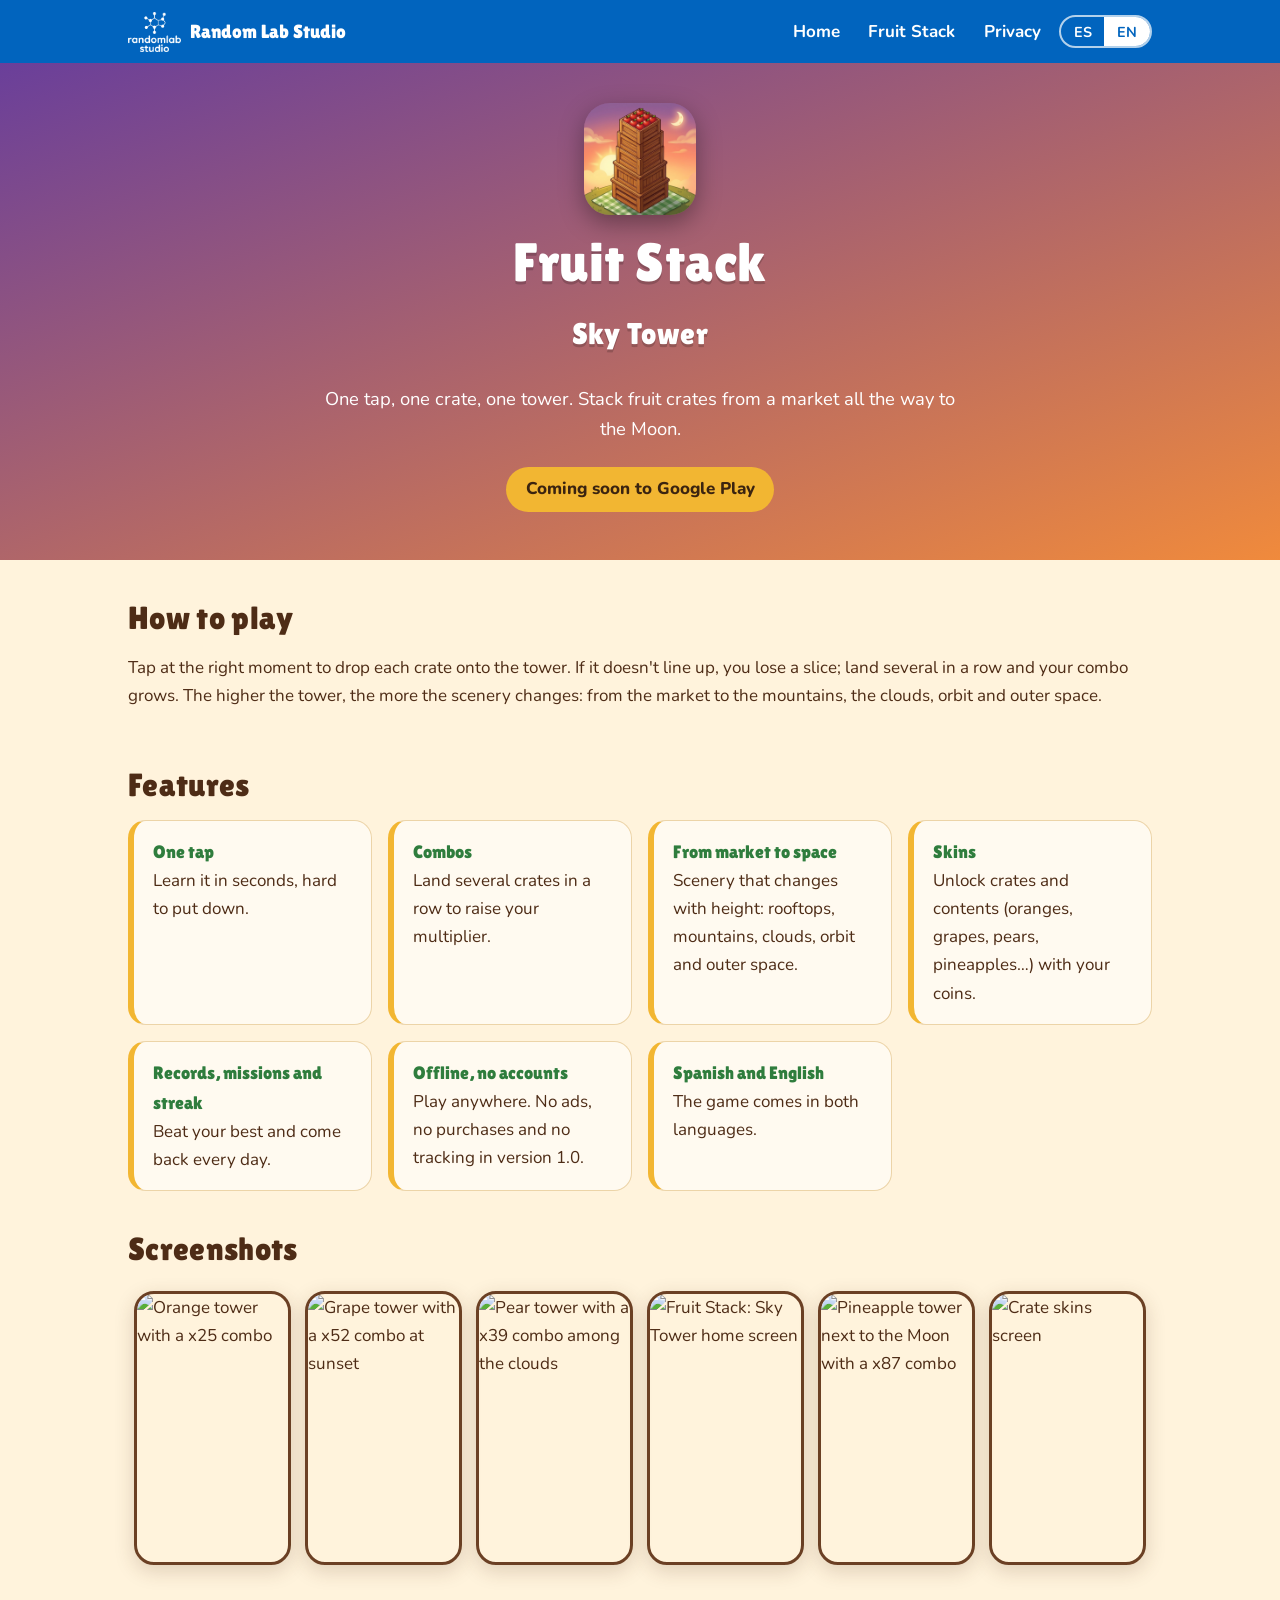
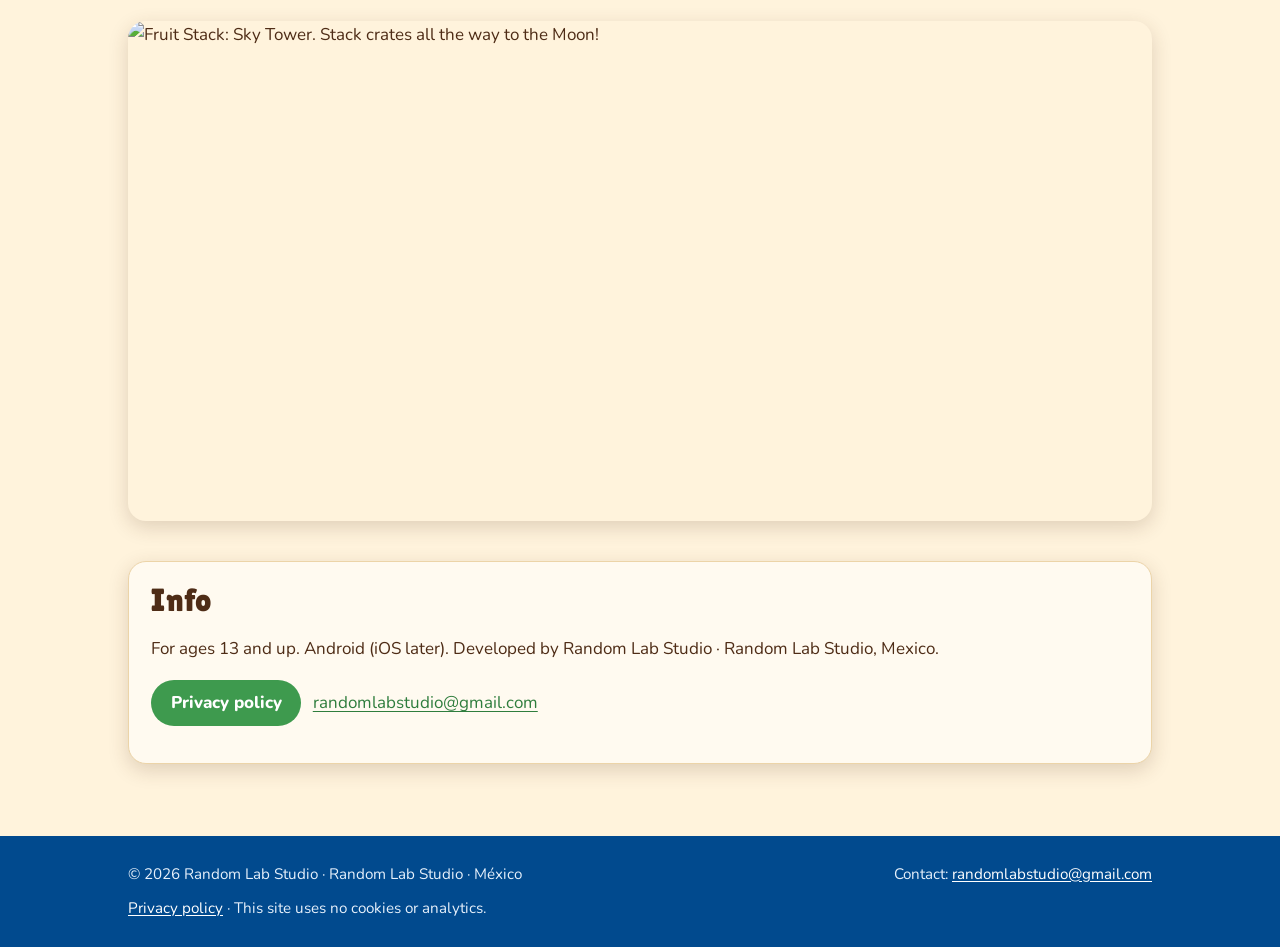
==== fruit-stack/index.html @ 456759f4 "Sitio de Random Lab Studio: inicio, Fruit Stack y política de privacidad (ES/EN) Co-Authored-By: Cla" ====
<!DOCTYPE html>
<html lang="es" data-lang="es">
<head>
<meta charset="utf-8">
<meta name="viewport" content="width=device-width, initial-scale=1">
<title data-es="Fruit Stack: Sky Tower · Random Lab Studio" data-en="Fruit Stack: Sky Tower · Random Lab Studio">Fruit Stack: Sky Tower · Random Lab Studio</title>
<meta name="description" content="Juego casual de un toque: apila cajas de fruta desde un mercado hasta el espacio. Sin anuncios, sin cuentas y funciona sin conexión." data-es="Juego casual de un toque: apila cajas de fruta desde un mercado hasta el espacio. Sin anuncios, sin cuentas y funciona sin conexión." data-en="One-tap casual game: stack fruit crates from a market all the way to space. No ads, no accounts, works offline.">
<meta name="theme-color" content="#0164BE">
<meta name="color-scheme" content="light dark">
<link rel="canonical" href="https://randomlabstudio.github.io/fruit-stack/">
<link rel="icon" href="../favicon.ico" sizes="any">
<link rel="icon" type="image/png" href="../favicon.png">
<link rel="apple-touch-icon" href="../apple-touch-icon.png">
<link rel="preload" href="../assets/fonts/lilita-one-latin-400.woff2" as="font" type="font/woff2" crossorigin>
<link rel="preload" href="../assets/fonts/nunito-latin-var.woff2" as="font" type="font/woff2" crossorigin>
<link rel="stylesheet" href="../assets/css/site.css">
<script src="../assets/js/site.js"></script>
<meta property="og:type" content="website">
<meta property="og:site_name" content="Random Lab Studio">
<meta property="og:title" content="Fruit Stack: Sky Tower · Random Lab Studio">
<meta property="og:description" content="Juego casual de un toque: apila cajas de fruta desde un mercado hasta el espacio. Sin anuncios, sin cuentas y funciona sin conexión.">
<meta property="og:url" content="https://randomlabstudio.github.io/fruit-stack/">
<meta property="og:image" content="https://randomlabstudio.github.io/assets/img/fruit-stack/og-es.png">
<meta property="og:locale" content="es_MX">
<meta property="og:locale:alternate" content="en_US">
<meta name="twitter:card" content="summary_large_image">
</head>
<body class="theme-fruit">
<a class="skip" href="#main"><span data-l="es">Saltar al contenido</span><span data-l="en">Skip to content</span></a>
<header class="site-head"><div class="wrap">
  <a class="brand" href="../"><img src="../assets/img/studio-logo.png" width="600" height="454" alt="" style="height:40px;width:auto"><span>Random Lab Studio</span></a>
  <nav class="nav" aria-label="Principal">
    <a href="../"><span data-l="es">Inicio</span><span data-l="en">Home</span></a>
    <a href="../fruit-stack/">Fruit Stack</a>
    <a href="../fruit-stack/privacidad/"><span data-l="es">Privacidad</span><span data-l="en">Privacy</span></a>
    <span class="lang" role="group" aria-label="Idioma / Language"><button type="button" data-set-lang="es" aria-pressed="true" lang="es">ES</button><button type="button" data-set-lang="en" aria-pressed="false" lang="en">EN</button></span>
  </nav>
</div></header>
<main id="main">

<section class="hero"><div class="wrap">
  <img class="icon" src="../assets/img/fruit-stack/icon-512.png" width="512" height="512" alt="Icono de Fruit Stack: Sky Tower" style="width:112px;height:112px">
  <h1>Fruit Stack<br><small style="font-size:.55em">Sky Tower</small></h1>
  <p data-l="es">Un toque, una caja, una torre. Apila cajas de fruta desde un mercado hasta la Luna.</p>
  <p data-l="en">One tap, one crate, one tower. Stack fruit crates from a market all the way to the Moon.</p>
  <span class="pill soon"><span data-l="es">Próximamente en Google Play</span><span data-l="en">Coming soon to Google Play</span></span>
</div></section>

<section class="block"><div class="wrap">
  <h2><span data-l="es">Cómo se juega</span><span data-l="en">How to play</span></h2>
  <p data-l="es">Toca en el momento justo para soltar cada caja sobre la torre. Si no encaja bien, pierdes un trozo; si aciertas varias seguidas, subes tu combo. Cuanto más alta la torre, más cambia el paisaje: del mercado a las montañas, las nubes, la órbita y el espacio.</p>
  <p data-l="en">Tap at the right moment to drop each crate onto the tower. If it doesn't line up, you lose a slice; land several in a row and your combo grows. The higher the tower, the more the scenery changes: from the market to the mountains, the clouds, orbit and outer space.</p>
</div></section>

<section class="block" style="padding-top:0"><div class="wrap">
  <h2><span data-l="es">Características</span><span data-l="en">Features</span></h2>
  <ul class="features">
    <li data-l="es"><strong>Un solo toque</strong>Se aprende en segundos y cuesta soltarlo.</li>
    <li data-l="en"><strong>One tap</strong>Learn it in seconds, hard to put down.</li>
    <li data-l="es"><strong>Combos</strong>Acierta varias cajas seguidas para subir tu multiplicador.</li>
    <li data-l="en"><strong>Combos</strong>Land several crates in a row to raise your multiplier.</li>
    <li data-l="es"><strong>Del mercado al espacio</strong>Escenarios que cambian con la altura: tejados, montañas, nubes, órbita y espacio.</li>
    <li data-l="en"><strong>From market to space</strong>Scenery that changes with height: rooftops, mountains, clouds, orbit and outer space.</li>
    <li data-l="es"><strong>Skins</strong>Desbloquea cajas y contenidos (naranjas, uvas, peras, piñas…) con tus monedas.</li>
    <li data-l="en"><strong>Skins</strong>Unlock crates and contents (oranges, grapes, pears, pineapples…) with your coins.</li>
    <li data-l="es"><strong>Récords, misiones y racha</strong>Mejora tu marca y vuelve cada día.</li>
    <li data-l="en"><strong>Records, missions and streak</strong>Beat your best and come back every day.</li>
    <li data-l="es"><strong>Sin conexión, sin cuentas</strong>Juega donde quieras. Sin anuncios, sin compras y sin rastreo en la versión 1.0.</li>
    <li data-l="en"><strong>Offline, no accounts</strong>Play anywhere. No ads, no purchases and no tracking in version 1.0.</li>
    <li data-l="es"><strong>Español e inglés</strong>El juego está en ambos idiomas.</li>
    <li data-l="en"><strong>Spanish and English</strong>The game comes in both languages.</li>
  </ul>
</div></section>

<section class="block" style="padding-top:0"><div class="wrap">
  <h2><span data-l="es">Capturas</span><span data-l="en">Screenshots</span></h2>
  <div class="shots" data-l="es">
    <figure><img src="../assets/img/fruit-stack/shot-es-1.webp" width="540" height="960" loading="lazy" decoding="async" alt="Torre de naranjas con combo x25"></figure>
    <figure><img src="../assets/img/fruit-stack/shot-es-2.webp" width="540" height="960" loading="lazy" decoding="async" alt="Torre de uvas con combo x52 al atardecer"></figure>
    <figure><img src="../assets/img/fruit-stack/shot-es-3.webp" width="540" height="960" loading="lazy" decoding="async" alt="Torre de peras con combo x39 entre nubes"></figure>
    <figure><img src="../assets/img/fruit-stack/shot-es-4.webp" width="540" height="960" loading="lazy" decoding="async" alt="Pantalla de inicio de Fruit Stack: Sky Tower"></figure>
    <figure><img src="../assets/img/fruit-stack/shot-es-5.webp" width="540" height="960" loading="lazy" decoding="async" alt="Torre de piñas junto a la Luna con combo x87"></figure>
    <figure><img src="../assets/img/fruit-stack/shot-es-6.webp" width="540" height="960" loading="lazy" decoding="async" alt="Pantalla de skins de cajas"></figure>
  </div>
  <div class="shots" data-l="en">
    <figure><img src="../assets/img/fruit-stack/shot-en-1.webp" width="540" height="960" loading="lazy" decoding="async" alt="Orange tower with a x25 combo"></figure>
    <figure><img src="../assets/img/fruit-stack/shot-en-2.webp" width="540" height="960" loading="lazy" decoding="async" alt="Grape tower with a x52 combo at sunset"></figure>
    <figure><img src="../assets/img/fruit-stack/shot-en-3.webp" width="540" height="960" loading="lazy" decoding="async" alt="Pear tower with a x39 combo among the clouds"></figure>
    <figure><img src="../assets/img/fruit-stack/shot-en-4.webp" width="540" height="960" loading="lazy" decoding="async" alt="Fruit Stack: Sky Tower home screen"></figure>
    <figure><img src="../assets/img/fruit-stack/shot-en-5.webp" width="540" height="960" loading="lazy" decoding="async" alt="Pineapple tower next to the Moon with a x87 combo"></figure>
    <figure><img src="../assets/img/fruit-stack/shot-en-6.webp" width="540" height="960" loading="lazy" decoding="async" alt="Crate skins screen"></figure>
  </div>
</div></section>

<section class="block" style="padding-top:0"><div class="wrap banner">
  <img data-l="es" src="../assets/img/fruit-stack/banner-es.webp" width="1024" height="500" loading="lazy" decoding="async" alt="Fruit Stack: Sky Tower. ¡Apila cajas hasta la Luna!">
  <img data-l="en" src="../assets/img/fruit-stack/banner-en.webp" width="1024" height="500" loading="lazy" decoding="async" alt="Fruit Stack: Sky Tower. Stack crates all the way to the Moon!">
</div></section>

<section class="block" style="padding-top:0"><div class="wrap">
  <div class="card">
    <h2><span data-l="es">Información</span><span data-l="en">Info</span></h2>
    <p data-l="es">Para mayores de 13 años. Android (iOS más adelante). Desarrollado por Random Lab Studio · Random Lab Studio, México.</p>
    <p data-l="en">For ages 13 and up. Android (iOS later). Developed by Random Lab Studio · Random Lab Studio, Mexico.</p>
    <p><a class="pill green" href="privacidad/"><span data-l="es">Política de privacidad</span><span data-l="en">Privacy policy</span></a>
    &nbsp; <a href="mailto:randomlabstudio@gmail.com">randomlabstudio@gmail.com</a></p>
  </div>
</div></section>
</main>
<footer class="site-foot"><div class="wrap">
  <span>&copy; 2026 Random Lab Studio · Random Lab Studio · México</span>
  <span><span data-l="es">Contacto:</span><span data-l="en">Contact:</span> <a href="mailto:randomlabstudio@gmail.com">randomlabstudio@gmail.com</a></span>
  <span><a href="../fruit-stack/privacidad/"><span data-l="es">Política de privacidad</span><span data-l="en">Privacy policy</span></a> · <span data-l="es">Este sitio no usa cookies ni analítica.</span><span data-l="en">This site uses no cookies or analytics.</span></span>
</div></footer>
</body>
</html>
---- assets/css/site.css ----
/* Random Lab Studio — estilos compartidos. Rutas relativas a este archivo. */
@font-face{font-family:"Lilita One";font-style:normal;font-weight:400;font-display:swap;src:url(../fonts/lilita-one-latin-400.woff2) format("woff2");unicode-range:U+0000-00FF,U+0131,U+0152-0153,U+02BB-02BC,U+02C6,U+02DA,U+02DC,U+2000-206F,U+20AC,U+2122,U+2191,U+2193,U+2212,U+2215,U+FEFF,U+FFFD}
@font-face{font-family:"Lilita One";font-style:normal;font-weight:400;font-display:swap;src:url(../fonts/lilita-one-latin-ext-400.woff2) format("woff2");unicode-range:U+0100-02AF,U+0304,U+0308,U+0329,U+1E00-1E9F,U+1EF2-1EFF,U+2020,U+20A0-20AB,U+20AD-20CF,U+2113,U+2C60-2C7F,U+A720-A7FF}
@font-face{font-family:Nunito;font-style:normal;font-weight:200 1000;font-display:swap;src:url(../fonts/nunito-latin-var.woff2) format("woff2");unicode-range:U+0000-00FF,U+0131,U+0152-0153,U+02BB-02BC,U+02C6,U+02DA,U+02DC,U+2000-206F,U+20AC,U+2122,U+2191,U+2193,U+2212,U+2215,U+FEFF,U+FFFD}
@font-face{font-family:Nunito;font-style:normal;font-weight:200 1000;font-display:swap;src:url(../fonts/nunito-latin-ext-var.woff2) format("woff2");unicode-range:U+0100-02AF,U+0304,U+0308,U+0329,U+1E00-1E9F,U+1EF2-1EFF,U+2020,U+20A0-20AB,U+20AD-20CF,U+2113,U+2C60-2C7F,U+A720-A7FF}

:root{
  --blue:#0164BE; --blue-d:#014a8e;
  --bg:#f4f8fd; --surface:#fff; --fg:#10253f; --muted:#4a6280; --line:#d6e2f0;
  --accent:#0164BE; --on-accent:#fff; --hero-a:#0164BE; --hero-b:#0a86e8;
  --radius:18px; --shadow:0 6px 20px rgba(1,50,100,.12);
  --head:"Lilita One","Trebuchet MS",system-ui,sans-serif;
  --body:Nunito,system-ui,-apple-system,"Segoe UI",Roboto,sans-serif;
}
.theme-fruit{
  --bg:#fff3dc; --surface:#fffaf0; --fg:#4e2c16; --muted:#7a5538; --line:#ecd4a8;
  --accent:#2f7d3d; --on-accent:#fff; --wood:#6b4024; --gold:#f2b632; --green:#3e9a4e;
  --hero-a:#6a3f9a; --hero-b:#f08a3c; --shadow:0 6px 20px rgba(78,44,22,.18);
}
@media (prefers-color-scheme:dark){
  :root{--bg:#07182b;--surface:#0d2540;--fg:#e8f1fb;--muted:#9db6d3;--line:#1b3c60;--accent:#5fb0ff;--on-accent:#04203a;--shadow:0 6px 20px rgba(0,0,0,.45)}
  .theme-fruit{--bg:#1d1220;--surface:#2a1a26;--fg:#ffeccc;--muted:#d9b998;--line:#4c3038;--accent:#6fcf80;--on-accent:#12260f;--wood:#b57a4b;--gold:#f2b632;--green:#6fcf80;--hero-a:#3d2766;--hero-b:#b55a22}
}
*,*::before,*::after{box-sizing:border-box}
html{-webkit-text-size-adjust:100%;scroll-behavior:smooth}
body{margin:0;background:var(--bg);color:var(--fg);font:400 1.0625rem/1.65 var(--body);min-height:100vh;display:flex;flex-direction:column}
main{flex:1}
img{max-width:100%;height:auto;display:block}
a{color:var(--accent);text-underline-offset:.15em}
a:hover{text-decoration-thickness:2px}
:focus-visible{outline:3px solid var(--gold,#f2b632);outline-offset:3px;border-radius:6px}
h1,h2,h3{font-family:var(--head);font-weight:400;line-height:1.15;letter-spacing:.01em;margin:0 0 .5em}
h1{font-size:clamp(2.1rem,7vw,3.4rem)} h2{font-size:clamp(1.5rem,4.5vw,2rem)} h3{font-size:1.25rem}
.wrap{width:min(100% - 2rem,64rem);margin-inline:auto}
.skip{position:absolute;left:-999px;top:0;background:#fff;color:#000;padding:.6rem 1rem;z-index:99;border-radius:0 0 8px 0}
.skip:focus{left:0}

/* Idioma: se muestra solo el bloque del idioma activo (por defecto, español) */
html[data-lang="en"] [data-l="es"],html:not([data-lang="en"]) [data-l="en"]{display:none!important}

/* Cabecera */
.site-head{background:var(--blue);color:#fff}
.site-head .wrap{display:flex;align-items:center;justify-content:space-between;gap:1rem;padding-block:.7rem;flex-wrap:wrap}
.brand{display:flex;align-items:center;gap:.6rem;color:#fff;text-decoration:none;font-family:var(--head);font-size:1.2rem}
.brand img{width:auto;height:40px}
.nav{display:flex;align-items:center;gap:.4rem;flex-wrap:wrap}
.nav a{color:#fff;text-decoration:none;padding:.4rem .7rem;border-radius:999px;font-weight:700}
.nav a:hover,.nav a[aria-current]{background:rgba(255,255,255,.18)}
.lang{display:inline-flex;border:2px solid rgba(255,255,255,.7);border-radius:999px;overflow:hidden}
.lang button,.lang-tabs button{font:700 .9rem var(--body);cursor:pointer;border:0;background:transparent;color:#fff;padding:.3rem .8rem}
.lang button[aria-pressed="true"]{background:#fff;color:var(--blue)}

/* Héroe */
.hero{background:linear-gradient(160deg,var(--hero-a),var(--hero-b));color:#fff;padding:2.5rem 0 3rem;text-align:center}
.hero p{max-width:40rem;margin:0 auto 1.4rem;font-size:1.15rem}
.hero .icon{width:112px;height:112px;margin:0 auto 1rem;border-radius:26px;box-shadow:0 8px 24px rgba(0,0,0,.35)}
.hero h1{text-shadow:0 3px 0 rgba(0,0,0,.18)}
.hero-studio img{margin:0 auto 1rem;width:min(70%,260px);height:auto}

.pill{display:inline-block;font-weight:800;border-radius:999px;padding:.55rem 1.2rem;text-decoration:none}
.pill.soon{background:var(--gold,#f2b632);color:#3b2410;cursor:default}
.pill.cta{background:#fff;color:var(--blue)}
.pill.green{background:var(--green);color:#fff}

section.block{padding:2.5rem 0}
.card{background:var(--surface);border:1px solid var(--line);border-radius:var(--radius);box-shadow:var(--shadow);padding:1.25rem 1.4rem}
.grid{display:grid;gap:1rem;grid-template-columns:repeat(auto-fit,minmax(15rem,1fr))}
.game-card{display:grid;grid-template-columns:96px 1fr;gap:1rem;align-items:center;color:inherit;text-decoration:none;transition:transform .15s}
.game-card:hover{transform:translateY(-3px)}
.game-card img{border-radius:22px;width:96px;height:96px}
.game-card h3{margin:0 0 .2rem;color:var(--fg)}
.game-card p{margin:0;color:var(--muted)}
.badge{display:inline-block;margin-top:.4rem;font-size:.85rem;font-weight:800;background:var(--gold,#f2b632);color:#3b2410;border-radius:999px;padding:.15rem .7rem}
.features{list-style:none;margin:0;padding:0;display:grid;gap:1rem;grid-template-columns:repeat(auto-fit,minmax(15rem,1fr))}
.features li{background:var(--surface);border:1px solid var(--line);border-left:6px solid var(--gold,var(--accent));border-radius:var(--radius);padding:1rem 1.2rem}
.features strong{display:block;font-family:var(--head);font-weight:400;font-size:1.15rem;color:var(--accent)}

/* Galería */
.shots{display:flex;gap:.9rem;overflow-x:auto;scroll-snap-type:x mandatory;padding:.4rem .2rem 1rem;-webkit-overflow-scrolling:touch}
.shots figure{margin:0;flex:0 0 min(62%,15rem);scroll-snap-align:center}
.shots img{border-radius:20px;border:3px solid var(--wood,var(--line));box-shadow:var(--shadow);width:100%;height:auto}
.banner img{border-radius:var(--radius);box-shadow:var(--shadow);margin-inline:auto}

/* Política */
.doc{padding:2rem 0 3rem}
.doc .card{margin-bottom:1rem}
.doc h2{font-size:1.4rem;margin-top:.2rem}
.meta{color:var(--muted);font-size:.98rem}
.meta p{margin:.15rem 0}
.lang-tabs{display:flex;gap:.5rem;margin:1.2rem 0}
.lang-tabs button{color:var(--accent);border:2px solid var(--accent);border-radius:999px;padding:.45rem 1.2rem;font-size:1rem}
.lang-tabs button[aria-pressed="true"]{background:var(--accent);color:var(--on-accent)}
.table-wrap{overflow-x:auto;margin:1rem 0}
table{border-collapse:collapse;width:100%;min-width:32rem;background:var(--surface)}
th,td{border:1px solid var(--line);padding:.6rem .8rem;text-align:left;vertical-align:top}
th{background:var(--accent);color:var(--on-accent)}
.crumbs{font-size:.95rem;margin:1rem 0 0}

/* Pie */
.site-foot{background:var(--blue-d);color:#e6f0fb;padding:1.6rem 0;margin-top:2rem;font-size:.95rem}
.site-foot a{color:#fff}
.site-foot .wrap{display:flex;flex-wrap:wrap;gap:.6rem 2rem;justify-content:space-between}

@media (prefers-reduced-motion:reduce){*{scroll-behavior:auto!important;transition:none!important;animation:none!important}}
@media (min-width:720px){.shots{overflow:visible;flex-wrap:wrap;justify-content:center}.shots figure{flex:0 0 calc(33.333% - .7rem)}}
@media (min-width:960px){.shots figure{flex-basis:calc(16.66% - .8rem)}}
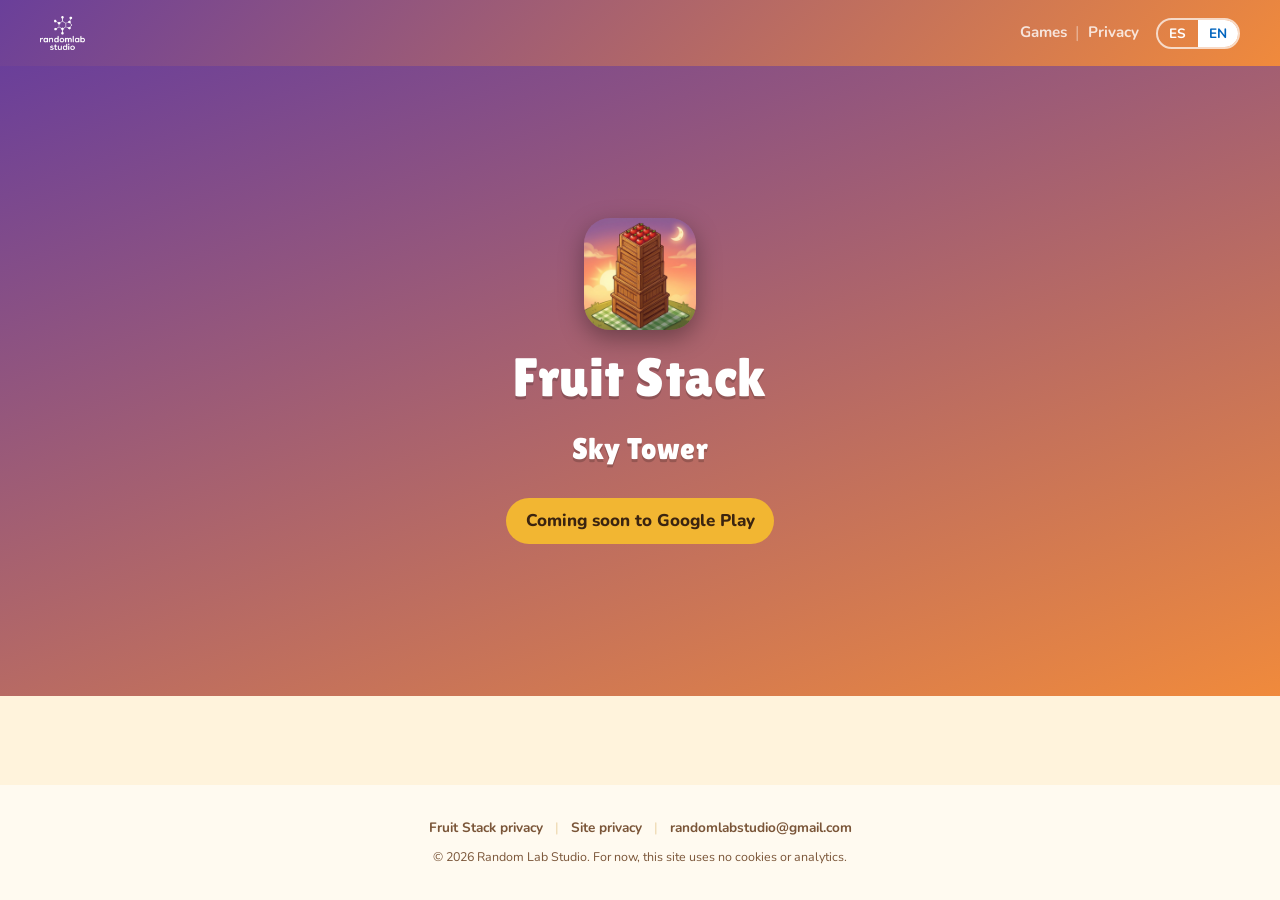
==== commit 2225eafa: "Política del sitio, página del juego en modo próximamente y limpieza de textos Co-Authored-By: Claud" ====
--- a/fruit-stack/index.html
+++ b/fruit-stack/index.html
@@ -4,7 +4,7 @@
 <meta charset="utf-8">
 <meta name="viewport" content="width=device-width, initial-scale=1">
 <title data-es="Fruit Stack: Sky Tower · Random Lab Studio" data-en="Fruit Stack: Sky Tower · Random Lab Studio">Fruit Stack: Sky Tower · Random Lab Studio</title>
-<meta name="description" content="Juego casual de un toque: apila cajas de fruta desde un mercado hasta el espacio. Sin anuncios, sin cuentas y funciona sin conexión." data-es="Juego casual de un toque: apila cajas de fruta desde un mercado hasta el espacio. Sin anuncios, sin cuentas y funciona sin conexión." data-en="One-tap casual game: stack fruit crates from a market all the way to space. No ads, no accounts, works offline.">
+<meta name="description" content="Juego casual de un toque: apila cajas de fruta desde un mercado hasta el espacio. Fácil, rápido y sin conexión." data-es="Juego casual de un toque: apila cajas de fruta desde un mercado hasta el espacio. Fácil, rápido y sin conexión." data-en="One-tap casual game: stack fruit crates from a market all the way to space. Easy, quick and offline.">
 <meta name="theme-color" content="#0164BE">
 <meta name="color-scheme" content="light dark">
 <link rel="canonical" href="https://randomlabstudio.github.io/fruit-stack/">
@@ -18,7 +18,7 @@
 <meta property="og:type" content="website">
 <meta property="og:site_name" content="Random Lab Studio">
 <meta property="og:title" content="Fruit Stack: Sky Tower · Random Lab Studio">
-<meta property="og:description" content="Juego casual de un toque: apila cajas de fruta desde un mercado hasta el espacio. Sin anuncios, sin cuentas y funciona sin conexión.">
+<meta property="og:description" content="Juego casual de un toque: apila cajas de fruta desde un mercado hasta el espacio. Fácil, rápido y sin conexión.">
 <meta property="og:url" content="https://randomlabstudio.github.io/fruit-stack/">
 <meta property="og:image" content="https://randomlabstudio.github.io/assets/img/fruit-stack/og-es.png">
 <meta property="og:locale" content="es_MX">
@@ -27,25 +27,31 @@
 </head>
 <body class="theme-fruit">
 <a class="skip" href="#main"><span data-l="es">Saltar al contenido</span><span data-l="en">Skip to content</span></a>
-<header class="site-head"><div class="wrap">
-  <a class="brand" href="../"><img src="../assets/img/studio-logo.png" width="600" height="454" alt="" style="height:40px;width:auto"><span>Random Lab Studio</span></a>
-  <nav class="nav" aria-label="Principal">
-    <a href="../"><span data-l="es">Inicio</span><span data-l="en">Home</span></a>
-    <a href="../fruit-stack/">Fruit Stack</a>
+<header class="bar"><div class="bar-in">
+  <a class="bar-logo" href="../" aria-label="Random Lab Studio"><img src="../assets/img/studio-logo.png" width="600" height="454" alt="Random Lab Studio"></a>
+  <nav class="bar-links" aria-label="Principal">
+    <a href="../#juegos"><span data-l="es">Juegos</span><span data-l="en">Games</span></a>
+    <span class="sep">|</span>
     <a href="../fruit-stack/privacidad/"><span data-l="es">Privacidad</span><span data-l="en">Privacy</span></a>
     <span class="lang" role="group" aria-label="Idioma / Language"><button type="button" data-set-lang="es" aria-pressed="true" lang="es">ES</button><button type="button" data-set-lang="en" aria-pressed="false" lang="en">EN</button></span>
   </nav>
 </div></header>
+
 <main id="main">
 
-<section class="hero"><div class="wrap">
+<section class="hero hero-solo"><div class="wrap">
   <img class="icon" src="../assets/img/fruit-stack/icon-512.png" width="512" height="512" alt="Icono de Fruit Stack: Sky Tower" style="width:112px;height:112px">
   <h1>Fruit Stack<br><small style="font-size:.55em">Sky Tower</small></h1>
+  <div hidden><!-- Eslogan oculto: quitar "hidden" para mostrarlo -->
   <p data-l="es">Un toque, una caja, una torre. Apila cajas de fruta desde un mercado hasta la Luna.</p>
   <p data-l="en">One tap, one crate, one tower. Stack fruit crates from a market all the way to the Moon.</p>
+  </div>
+  <!-- Cuando exista la ficha de Google Play: cambiar este <span> por <a class="pill soon" href="URL_DE_GOOGLE_PLAY" target="_blank" rel="noopener"> -->
   <span class="pill soon"><span data-l="es">Próximamente en Google Play</span><span data-l="en">Coming soon to Google Play</span></span>
 </div></section>
 
+<!-- CONTENIDO OCULTO (descripción, características, capturas, banner, info): para mostrarlo de nuevo, quitar el atributo "hidden" de este div. -->
+<div hidden id="contenido-oculto">
 <section class="block"><div class="wrap">
   <h2><span data-l="es">Cómo se juega</span><span data-l="en">How to play</span></h2>
   <p data-l="es">Toca en el momento justo para soltar cada caja sobre la torre. Si no encaja bien, pierdes un trozo; si aciertas varias seguidas, subes tu combo. Cuanto más alta la torre, más cambia el paisaje: del mercado a las montañas, las nubes, la órbita y el espacio.</p>
@@ -63,10 +69,10 @@
     <li data-l="en"><strong>From market to space</strong>Scenery that changes with height: rooftops, mountains, clouds, orbit and outer space.</li>
     <li data-l="es"><strong>Skins</strong>Desbloquea cajas y contenidos (naranjas, uvas, peras, piñas…) con tus monedas.</li>
     <li data-l="en"><strong>Skins</strong>Unlock crates and contents (oranges, grapes, pears, pineapples…) with your coins.</li>
-    <li data-l="es"><strong>Récords, misiones y racha</strong>Mejora tu marca y vuelve cada día.</li>
-    <li data-l="en"><strong>Records, missions and streak</strong>Beat your best and come back every day.</li>
-    <li data-l="es"><strong>Sin conexión, sin cuentas</strong>Juega donde quieras. Sin anuncios, sin compras y sin rastreo en la versión 1.0.</li>
-    <li data-l="en"><strong>Offline, no accounts</strong>Play anywhere. No ads, no purchases and no tracking in version 1.0.</li>
+    <li data-l="es"><strong>Récords</strong>Mejora tu marca en cada partida.</li>
+    <li data-l="en"><strong>Records</strong>Beat your best in every run.</li>
+    <li data-l="es"><strong>Sin conexión</strong>Juega donde quieras, sin necesidad de internet.</li>
+    <li data-l="en"><strong>Offline</strong>Play anywhere, no internet needed.</li>
     <li data-l="es"><strong>Español e inglés</strong>El juego está en ambos idiomas.</li>
     <li data-l="en"><strong>Spanish and English</strong>The game comes in both languages.</li>
   </ul>
@@ -100,17 +106,21 @@
 <section class="block" style="padding-top:0"><div class="wrap">
   <div class="card">
     <h2><span data-l="es">Información</span><span data-l="en">Info</span></h2>
-    <p data-l="es">Para mayores de 13 años. Android (iOS más adelante). Desarrollado por Random Lab Studio · Random Lab Studio, México.</p>
-    <p data-l="en">For ages 13 and up. Android (iOS later). Developed by Random Lab Studio · Random Lab Studio, Mexico.</p>
+    <p data-l="es">Para mayores de 13 años. Android (iOS más adelante). Desarrollado por Random Lab Studio, México.</p>
+    <p data-l="en">For ages 13 and up. Android (iOS later). Developed by Random Lab Studio, Mexico.</p>
     <p><a class="pill green" href="privacidad/"><span data-l="es">Política de privacidad</span><span data-l="en">Privacy policy</span></a>
     &nbsp; <a href="mailto:randomlabstudio@gmail.com">randomlabstudio@gmail.com</a></p>
   </div>
 </div></section>
+</div>
 </main>
-<footer class="site-foot"><div class="wrap">
-  <span>&copy; 2026 Random Lab Studio · Random Lab Studio · México</span>
-  <span><span data-l="es">Contacto:</span><span data-l="en">Contact:</span> <a href="mailto:randomlabstudio@gmail.com">randomlabstudio@gmail.com</a></span>
-  <span><a href="../fruit-stack/privacidad/"><span data-l="es">Política de privacidad</span><span data-l="en">Privacy policy</span></a> · <span data-l="es">Este sitio no usa cookies ni analítica.</span><span data-l="en">This site uses no cookies or analytics.</span></span>
-</div></footer>
+<footer class="foot">
+  <a href="../fruit-stack/privacidad/"><span data-l="es">Privacidad de Fruit Stack</span><span data-l="en">Fruit Stack privacy</span></a>
+  <span class="sep">|</span>
+  <a href="../privacidad/"><span data-l="es">Privacidad del sitio</span><span data-l="en">Site privacy</span></a>
+  <span class="sep">|</span>
+  <a href="mailto:randomlabstudio@gmail.com">randomlabstudio@gmail.com</a>
+  <p class="copy">&copy; 2026 Random Lab Studio. <span data-l="es">Por ahora este sitio no usa cookies ni analítica.</span><span data-l="en">For now, this site uses no cookies or analytics.</span></p>
+</footer>
 </body>
 </html>
--- a/assets/css/site.css
+++ b/assets/css/site.css
@@ -38,17 +38,35 @@
 /* Idioma: se muestra solo el bloque del idioma activo (por defecto, español) */
 html[data-lang="en"] [data-l="es"],html:not([data-lang="en"]) [data-l="en"]{display:none!important}
 
-/* Cabecera */
-.site-head{background:var(--blue);color:#fff}
-.site-head .wrap{display:flex;align-items:center;justify-content:space-between;gap:1rem;padding-block:.7rem;flex-wrap:wrap}
-.brand{display:flex;align-items:center;gap:.6rem;color:#fff;text-decoration:none;font-family:var(--head);font-size:1.2rem}
-.brand img{width:auto;height:40px}
-.nav{display:flex;align-items:center;gap:.4rem;flex-wrap:wrap}
-.nav a{color:#fff;text-decoration:none;padding:.4rem .7rem;border-radius:999px;font-weight:700}
-.nav a:hover,.nav a[aria-current]{background:rgba(255,255,255,.18)}
-.lang{display:inline-flex;border:2px solid rgba(255,255,255,.7);border-radius:999px;overflow:hidden}
-.lang button,.lang-tabs button{font:700 .9rem var(--body);cursor:pointer;border:0;background:transparent;color:#fff;padding:.3rem .8rem}
+/* Barra superior (páginas internas) */
+.bar{background:linear-gradient(135deg,var(--hero-a),var(--hero-b))}
+.bar-in{display:flex;align-items:center;justify-content:space-between;gap:1rem;padding:1rem clamp(1rem,4vw,2.5rem);flex-wrap:wrap}
+.bar-logo img{height:34px;width:auto}
+.bar-links{display:flex;align-items:center;gap:.5rem}
+.bar-links a,.hero-links a{color:rgba(255,255,255,.8);font-weight:700;font-size:.95rem;text-decoration:none;transition:color .3s}
+.bar-links a:hover,.hero-links a:hover{color:#fff}
+.sep{color:rgba(255,255,255,.4)}
+.lang{display:inline-flex;border:2px solid rgba(255,255,255,.7);border-radius:999px;overflow:hidden;margin-left:.6rem}
+.lang button,.lang-tabs button{font:700 .85rem var(--body);cursor:pointer;border:0;background:transparent;color:#fff;padding:.25rem .7rem}
 .lang button[aria-pressed="true"]{background:#fff;color:var(--blue)}
+.sr-only{position:absolute;width:1px;height:1px;overflow:hidden;clip:rect(0 0 0 0);white-space:nowrap}
+
+/* Inicio: héroe a pantalla completa + bandas */
+.hero{position:relative;min-height:100vh;display:flex;align-items:center;justify-content:center;background:radial-gradient(ellipse at center,#2f9bf2 0%,var(--blue) 42%,#012a52 100%);padding:0}
+.hero-nav{position:absolute;top:24px;left:clamp(1rem,4vw,2rem);right:clamp(1rem,4vw,2rem);display:flex;justify-content:space-between;align-items:center}
+.hero-mini img{height:30px;width:auto}
+.hero-links{display:flex;align-items:center;gap:.5rem}
+.hero-logo{width:clamp(200px,38vw,420px);height:auto}
+.band{padding:5rem 1.5rem;text-align:center}
+.band-a{background:var(--bg)} .band-b{background:var(--surface)}
+.band h2{font-size:2rem;margin-bottom:1.5rem}
+.band p{max-width:38rem;margin:0 auto 1rem;color:var(--muted);font-size:1.15rem;line-height:1.85}
+.game-list{display:flex;justify-content:center;gap:1.2rem;flex-wrap:wrap}
+.game{display:flex;flex-direction:column;align-items:center;gap:.4rem;max-width:18rem;color:inherit;text-decoration:none;border:2px solid var(--line);border-radius:28px;padding:1.5rem 1.8rem;transition:all .3s}
+.game:hover{border-color:var(--accent);transform:translateY(-3px)}
+.game img{width:96px;height:96px;border-radius:22px}
+.game-name{font-family:var(--head);font-size:1.3rem;color:var(--fg)}
+.game-desc{color:var(--muted)}
 
 /* Héroe */
 .hero{background:linear-gradient(160deg,var(--hero-a),var(--hero-b));color:#fff;padding:2.5rem 0 3rem;text-align:center}
@@ -96,11 +114,32 @@
 th{background:var(--accent);color:var(--on-accent)}
 .crumbs{font-size:.95rem;margin:1rem 0 0}
 
-/* Pie */
-.site-foot{background:var(--blue-d);color:#e6f0fb;padding:1.6rem 0;margin-top:2rem;font-size:.95rem}
-.site-foot a{color:#fff}
-.site-foot .wrap{display:flex;flex-wrap:wrap;gap:.6rem 2rem;justify-content:space-between}
+/* Pie mínimo */
+.foot{background:var(--surface);padding:2rem 1.5rem;text-align:center;font-size:.85rem;margin-top:auto}
+.foot a{color:var(--muted);font-weight:700;text-decoration:none}
+.foot a:hover{color:var(--accent)}
+.foot .sep{color:var(--line);margin:0 .5rem}
+.foot .copy{margin:.5rem 0 0;color:var(--muted);font-size:.78rem}
+
+/* Política: columna estrecha, sin tarjetas */
+.doc{max-width:760px;margin:0 auto;padding:2.5rem 1.5rem 5rem}
+.doc h1{font-size:clamp(1.8rem,5vw,2.2rem);margin:0 0 .4rem}
+.doc .meta{background:none;border:0;box-shadow:none;padding:0 0 1.6rem;margin:0 0 2rem;border-bottom:2px solid;border-image:linear-gradient(to right,var(--accent),transparent) 1;font-size:.9rem;color:var(--muted)}
+.doc .meta p{margin:.1rem 0}
+.sec{margin-bottom:2.2rem}
+.sec h2{font-family:var(--body);font-weight:800;font-size:1.25rem;color:var(--accent);margin:0 0 .8rem;letter-spacing:-.01em}
+.sec p{margin:0 0 .9rem}
+.sec ul{margin:.6rem 0 1rem 1.7rem}
+.sec li{margin-bottom:.4rem}
+.lang-tabs{display:flex;gap:.5rem;margin:0 0 1.4rem}
+.crumbs{margin:0 0 1rem}
+.card.plain{background:none;border:0;box-shadow:none;padding:0}
 
 @media (prefers-reduced-motion:reduce){*{scroll-behavior:auto!important;transition:none!important;animation:none!important}}
 @media (min-width:720px){.shots{overflow:visible;flex-wrap:wrap;justify-content:center}.shots figure{flex:0 0 calc(33.333% - .7rem)}}
 @media (min-width:960px){.shots figure{flex-basis:calc(16.66% - .8rem)}}
+
+/* Página del juego en modo "próximamente": solo icono, título y etiqueta */
+.hero-solo{min-height:70vh;display:flex;align-items:center;padding:3rem 0}
+.hero-solo .wrap{width:100%}
+[hidden]{display:none!important}
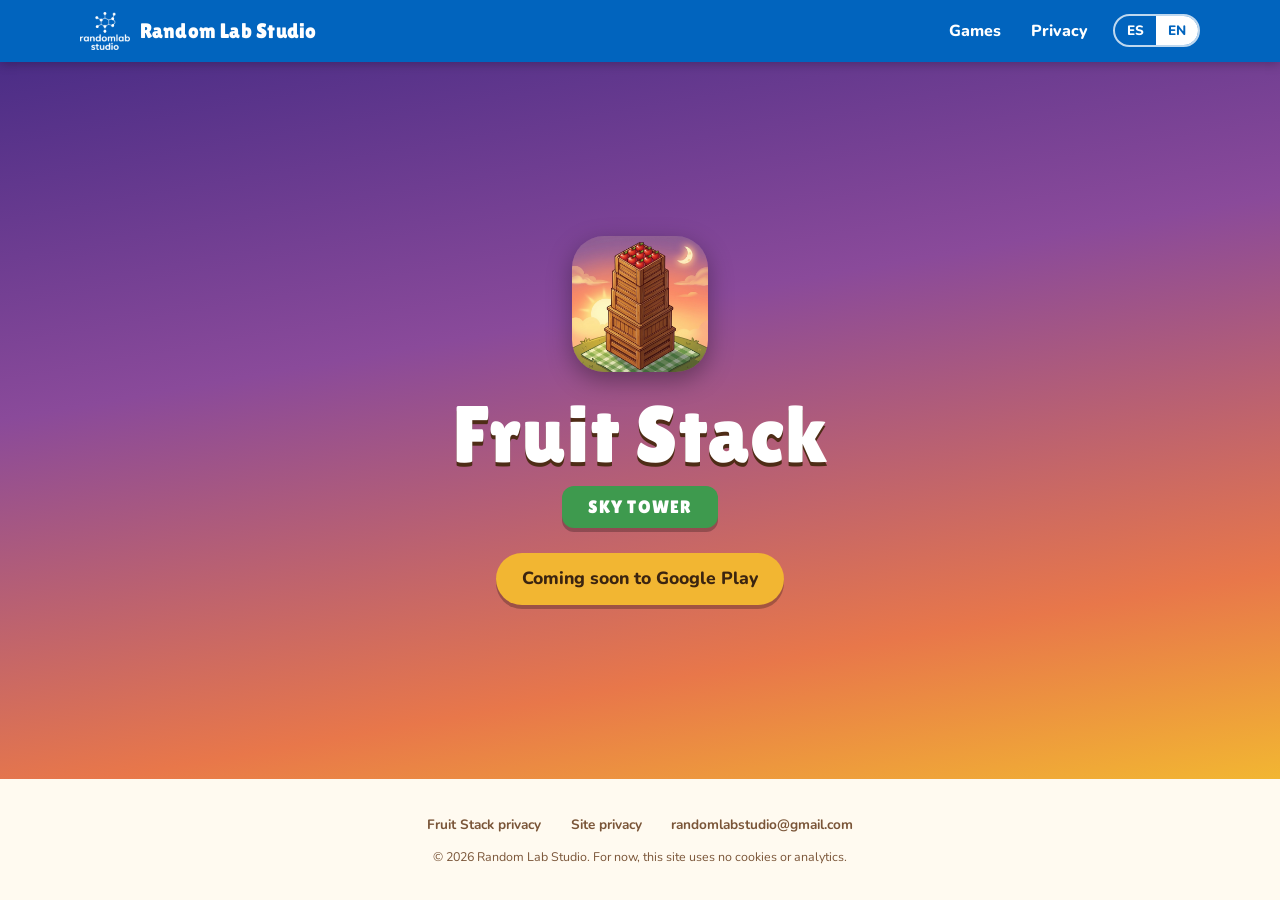
==== commit c7bbae46: "Barra superior azul fija, héroe de Fruit Stack a pantalla completa y pie ordenado Co-Authored-By: Cl" ====
--- a/fruit-stack/index.html
+++ b/fruit-stack/index.html
@@ -28,7 +28,7 @@
 <body class="theme-fruit">
 <a class="skip" href="#main"><span data-l="es">Saltar al contenido</span><span data-l="en">Skip to content</span></a>
 <header class="bar"><div class="bar-in">
-  <a class="bar-logo" href="../" aria-label="Random Lab Studio"><img src="../assets/img/studio-logo.png" width="600" height="454" alt="Random Lab Studio"></a>
+  <a class="bar-logo" href="../"><img src="../assets/img/studio-logo.png" width="600" height="454" alt=""><span>Random Lab Studio</span></a>
   <nav class="bar-links" aria-label="Principal">
     <a href="../#juegos"><span data-l="es">Juegos</span><span data-l="en">Games</span></a>
     <span class="sep">|</span>
@@ -41,7 +41,8 @@
 
 <section class="hero hero-solo"><div class="wrap">
   <img class="icon" src="../assets/img/fruit-stack/icon-512.png" width="512" height="512" alt="Icono de Fruit Stack: Sky Tower" style="width:112px;height:112px">
-  <h1>Fruit Stack<br><small style="font-size:.55em">Sky Tower</small></h1>
+  <h1>Fruit Stack</h1>
+  <p class="ribbon">Sky Tower</p>
   <div hidden><!-- Eslogan oculto: quitar "hidden" para mostrarlo -->
   <p data-l="es">Un toque, una caja, una torre. Apila cajas de fruta desde un mercado hasta la Luna.</p>
   <p data-l="en">One tap, one crate, one tower. Stack fruit crates from a market all the way to the Moon.</p>
--- a/assets/css/site.css
+++ b/assets/css/site.css
@@ -38,18 +38,23 @@
 /* Idioma: se muestra solo el bloque del idioma activo (por defecto, español) */
 html[data-lang="en"] [data-l="es"],html:not([data-lang="en"]) [data-l="en"]{display:none!important}
 
-/* Barra superior (páginas internas) */
-.bar{background:linear-gradient(135deg,var(--hero-a),var(--hero-b))}
-.bar-in{display:flex;align-items:center;justify-content:space-between;gap:1rem;padding:1rem clamp(1rem,4vw,2.5rem);flex-wrap:wrap}
-.bar-logo img{height:34px;width:auto}
-.bar-links{display:flex;align-items:center;gap:.5rem}
-.bar-links a,.hero-links a{color:rgba(255,255,255,.8);font-weight:700;font-size:.95rem;text-decoration:none;transition:color .3s}
-.bar-links a:hover,.hero-links a:hover{color:#fff}
+/* Barra superior (páginas internas): azul sólido del estudio, siempre legible */
+.bar{background:var(--blue);position:sticky;top:0;z-index:10;box-shadow:0 2px 10px rgba(0,0,0,.25)}
+.bar-in{display:flex;align-items:center;justify-content:space-between;gap:.6rem 1rem;padding:.7rem clamp(1rem,4vw,2.5rem);flex-wrap:wrap;max-width:75rem;margin:0 auto}
+.bar-logo{display:flex;align-items:center;gap:.6rem;color:#fff;text-decoration:none;font-family:var(--head);font-size:1.3rem;letter-spacing:.01em}
+.bar-logo img{height:38px;width:auto}
+.bar-links{display:flex;align-items:center;gap:.4rem}
+.bar-links a{color:#fff;font-weight:800;font-size:1rem;text-decoration:none;padding:.4rem .75rem;border-radius:999px;transition:background .2s}
+.bar-links a:hover{background:rgba(255,255,255,.2)}
+.hero-links a{color:rgba(255,255,255,.85);font-weight:700;font-size:.95rem;text-decoration:none;transition:color .3s}
+.hero-links a:hover{color:#fff}
 .sep{color:rgba(255,255,255,.4)}
-.lang{display:inline-flex;border:2px solid rgba(255,255,255,.7);border-radius:999px;overflow:hidden;margin-left:.6rem}
-.lang button,.lang-tabs button{font:700 .85rem var(--body);cursor:pointer;border:0;background:transparent;color:#fff;padding:.25rem .7rem}
+.bar-links .sep{display:none}
+.lang{display:inline-flex;border:2px solid rgba(255,255,255,.75);border-radius:999px;overflow:hidden;margin-left:.4rem}
+.lang button,.lang-tabs button{font:800 .85rem var(--body);cursor:pointer;border:0;background:transparent;color:#fff;padding:.3rem .75rem}
 .lang button[aria-pressed="true"]{background:#fff;color:var(--blue)}
 .sr-only{position:absolute;width:1px;height:1px;overflow:hidden;clip:rect(0 0 0 0);white-space:nowrap}
+@media (max-width:480px){.bar-logo{font-size:1.1rem}.bar-logo img{height:30px}.bar-links a{padding:.35rem .5rem;font-size:.95rem}}
 
 /* Inicio: héroe a pantalla completa + bandas */
 .hero{position:relative;min-height:100vh;display:flex;align-items:center;justify-content:center;background:radial-gradient(ellipse at center,#2f9bf2 0%,var(--blue) 42%,#012a52 100%);padding:0}
@@ -143,3 +148,13 @@
 .hero-solo{min-height:70vh;display:flex;align-items:center;padding:3rem 0}
 .hero-solo .wrap{width:100%}
 [hidden]{display:none!important}
+
+/* Fruit Stack: el héroe llena el espacio entre la barra y el pie */
+main{display:flex;flex-direction:column}
+.hero-solo{flex:1;min-height:0;padding:3rem 0;background:linear-gradient(170deg,#4b2d86 0%,#8a4a9a 38%,#e8774a 78%,#f2b632 100%)}
+.hero-solo .icon{width:136px!important;height:136px!important;border-radius:32px}
+.hero-solo h1{font-size:clamp(3rem,10vw,5rem);margin-bottom:.4rem;text-shadow:0 4px 0 #4e2c16}
+.ribbon{display:table;margin:0 auto 1.6rem!important;padding:.35rem 1.6rem;background:var(--green);color:#fff;border-radius:12px;font-family:var(--head);font-size:clamp(1.2rem,4vw,1.7rem);letter-spacing:.06em;text-transform:uppercase;box-shadow:0 4px 0 rgba(0,0,0,.25)}
+.hero-solo .pill.soon{font-size:1.1rem;padding:.7rem 1.6rem;box-shadow:0 4px 0 rgba(0,0,0,.25)}
+.foot .sep{display:none}
+.foot a{display:inline-block;margin:.2rem .8rem}
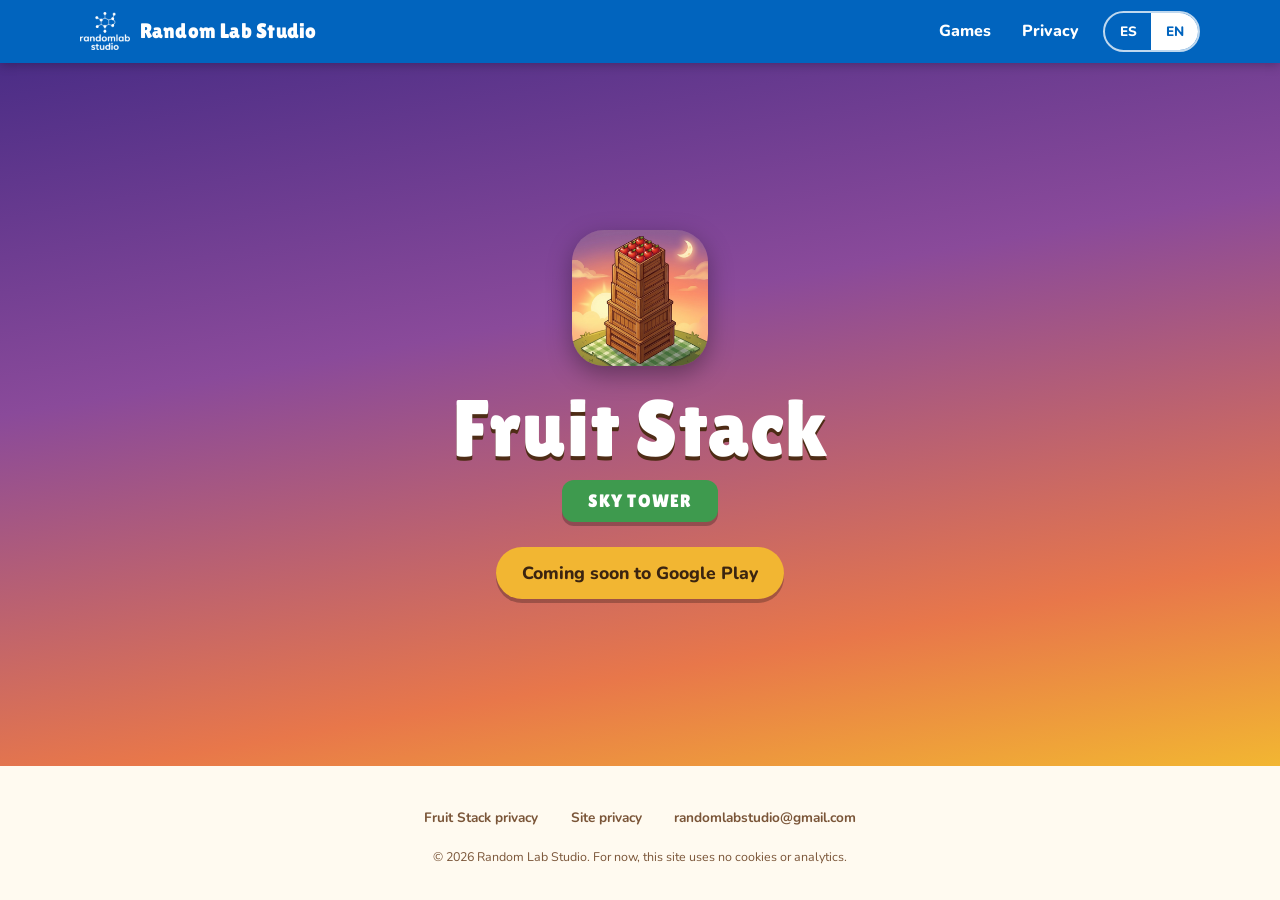
==== commit 44cb22fa: "Ajustes de pantallas: menú sin saltos, botones táctiles más grandes y mejor uso de pantallas anchas " ====
--- a/fruit-stack/index.html
+++ b/fruit-stack/index.html
@@ -7,23 +7,25 @@
 <meta name="description" content="Juego casual de un toque: apila cajas de fruta desde un mercado hasta el espacio. Fácil, rápido y sin conexión." data-es="Juego casual de un toque: apila cajas de fruta desde un mercado hasta el espacio. Fácil, rápido y sin conexión." data-en="One-tap casual game: stack fruit crates from a market all the way to space. Easy, quick and offline.">
 <meta name="theme-color" content="#0164BE">
 <meta name="color-scheme" content="light dark">
+<meta name="referrer" content="no-referrer">
+<meta http-equiv="Content-Security-Policy" content="default-src 'none'; img-src 'self'; style-src 'self' 'unsafe-inline'; font-src 'self'; script-src 'self'; base-uri 'none'; form-action 'none'">
 <link rel="canonical" href="https://randomlabstudio.github.io/fruit-stack/">
 <link rel="icon" href="../favicon.ico" sizes="any">
 <link rel="icon" type="image/png" href="../favicon.png">
 <link rel="apple-touch-icon" href="../apple-touch-icon.png">
 <link rel="preload" href="../assets/fonts/lilita-one-latin-400.woff2" as="font" type="font/woff2" crossorigin>
 <link rel="preload" href="../assets/fonts/nunito-latin-var.woff2" as="font" type="font/woff2" crossorigin>
-<link rel="stylesheet" href="../assets/css/site.css">
-<script src="../assets/js/site.js"></script>
+<link rel="stylesheet" href="../assets/css/site.css?v=20261107">
+<script src="../assets/js/site.js?v=20261028b"></script>
 <meta property="og:type" content="website">
 <meta property="og:site_name" content="Random Lab Studio">
 <meta property="og:title" content="Fruit Stack: Sky Tower · Random Lab Studio">
 <meta property="og:description" content="Juego casual de un toque: apila cajas de fruta desde un mercado hasta el espacio. Fácil, rápido y sin conexión.">
 <meta property="og:url" content="https://randomlabstudio.github.io/fruit-stack/">
-<meta property="og:image" content="https://randomlabstudio.github.io/assets/img/fruit-stack/og-es.png">
+<meta property="og:image" content="https://randomlabstudio.github.io/assets/img/fruit-stack/icon-512.png">
 <meta property="og:locale" content="es_MX">
 <meta property="og:locale:alternate" content="en_US">
-<meta name="twitter:card" content="summary_large_image">
+<meta name="twitter:card" content="summary">
 </head>
 <body class="theme-fruit">
 <a class="skip" href="#main"><span data-l="es">Saltar al contenido</span><span data-l="en">Skip to content</span></a>
@@ -80,31 +82,6 @@
 </div></section>
 
 <section class="block" style="padding-top:0"><div class="wrap">
-  <h2><span data-l="es">Capturas</span><span data-l="en">Screenshots</span></h2>
-  <div class="shots" data-l="es">
-    <figure><img src="../assets/img/fruit-stack/shot-es-1.webp" width="540" height="960" loading="lazy" decoding="async" alt="Torre de naranjas con combo x25"></figure>
-    <figure><img src="../assets/img/fruit-stack/shot-es-2.webp" width="540" height="960" loading="lazy" decoding="async" alt="Torre de uvas con combo x52 al atardecer"></figure>
-    <figure><img src="../assets/img/fruit-stack/shot-es-3.webp" width="540" height="960" loading="lazy" decoding="async" alt="Torre de peras con combo x39 entre nubes"></figure>
-    <figure><img src="../assets/img/fruit-stack/shot-es-4.webp" width="540" height="960" loading="lazy" decoding="async" alt="Pantalla de inicio de Fruit Stack: Sky Tower"></figure>
-    <figure><img src="../assets/img/fruit-stack/shot-es-5.webp" width="540" height="960" loading="lazy" decoding="async" alt="Torre de piñas junto a la Luna con combo x87"></figure>
-    <figure><img src="../assets/img/fruit-stack/shot-es-6.webp" width="540" height="960" loading="lazy" decoding="async" alt="Pantalla de skins de cajas"></figure>
-  </div>
-  <div class="shots" data-l="en">
-    <figure><img src="../assets/img/fruit-stack/shot-en-1.webp" width="540" height="960" loading="lazy" decoding="async" alt="Orange tower with a x25 combo"></figure>
-    <figure><img src="../assets/img/fruit-stack/shot-en-2.webp" width="540" height="960" loading="lazy" decoding="async" alt="Grape tower with a x52 combo at sunset"></figure>
-    <figure><img src="../assets/img/fruit-stack/shot-en-3.webp" width="540" height="960" loading="lazy" decoding="async" alt="Pear tower with a x39 combo among the clouds"></figure>
-    <figure><img src="../assets/img/fruit-stack/shot-en-4.webp" width="540" height="960" loading="lazy" decoding="async" alt="Fruit Stack: Sky Tower home screen"></figure>
-    <figure><img src="../assets/img/fruit-stack/shot-en-5.webp" width="540" height="960" loading="lazy" decoding="async" alt="Pineapple tower next to the Moon with a x87 combo"></figure>
-    <figure><img src="../assets/img/fruit-stack/shot-en-6.webp" width="540" height="960" loading="lazy" decoding="async" alt="Crate skins screen"></figure>
-  </div>
-</div></section>
-
-<section class="block" style="padding-top:0"><div class="wrap banner">
-  <img data-l="es" src="../assets/img/fruit-stack/banner-es.webp" width="1024" height="500" loading="lazy" decoding="async" alt="Fruit Stack: Sky Tower. ¡Apila cajas hasta la Luna!">
-  <img data-l="en" src="../assets/img/fruit-stack/banner-en.webp" width="1024" height="500" loading="lazy" decoding="async" alt="Fruit Stack: Sky Tower. Stack crates all the way to the Moon!">
-</div></section>
-
-<section class="block" style="padding-top:0"><div class="wrap">
   <div class="card">
     <h2><span data-l="es">Información</span><span data-l="en">Info</span></h2>
     <p data-l="es">Para mayores de 13 años. Android (iOS más adelante). Desarrollado por Random Lab Studio, México.</p>
--- a/assets/css/site.css
+++ b/assets/css/site.css
@@ -127,7 +127,7 @@
 .foot .copy{margin:.5rem 0 0;color:var(--muted);font-size:.78rem}
 
 /* Política: columna estrecha, sin tarjetas */
-.doc{max-width:760px;margin:0 auto;padding:2.5rem 1.5rem 5rem}
+.doc{width:100%;min-width:0;max-width:760px;margin:0 auto;padding:2.5rem 1.5rem 5rem}
 .doc h1{font-size:clamp(1.8rem,5vw,2.2rem);margin:0 0 .4rem}
 .doc .meta{background:none;border:0;box-shadow:none;padding:0 0 1.6rem;margin:0 0 2rem;border-bottom:2px solid;border-image:linear-gradient(to right,var(--accent),transparent) 1;font-size:.9rem;color:var(--muted)}
 .doc .meta p{margin:.1rem 0}
@@ -158,3 +158,12 @@
 .hero-solo .pill.soon{font-size:1.1rem;padding:.7rem 1.6rem;box-shadow:0 4px 0 rgba(0,0,0,.25)}
 .foot .sep{display:none}
 .foot a{display:inline-block;margin:.2rem .8rem}
+
+/* Ajustes de pantallas: menú sin saltos de línea, botones más cómodos al tacto, pantallas anchas */
+.hero-links a,.bar-links a{white-space:nowrap}
+.hero-links a{padding:.7rem .45rem}
+.lang button,.lang-tabs button{padding:.55rem .9rem}
+.foot a{padding:.6rem .4rem;margin:0 .5rem}
+.hero-nav{left:50%;right:auto;transform:translateX(-50%);width:min(100% - 2rem,90rem)}
+@media (max-width:400px){.hero-links{gap:.1rem}.hero-links a{font-size:.85rem;padding:.7rem .3rem}.lang{margin-left:.2rem}.lang button{padding:.5rem .6rem}.hero-mini img{height:26px}}
+@media (min-width:1200px){.hero-mini img{height:38px}.hero-links a{font-size:1.05rem}.doc{max-width:860px;font-size:1.1rem}.sec h2{font-size:1.4rem}}
